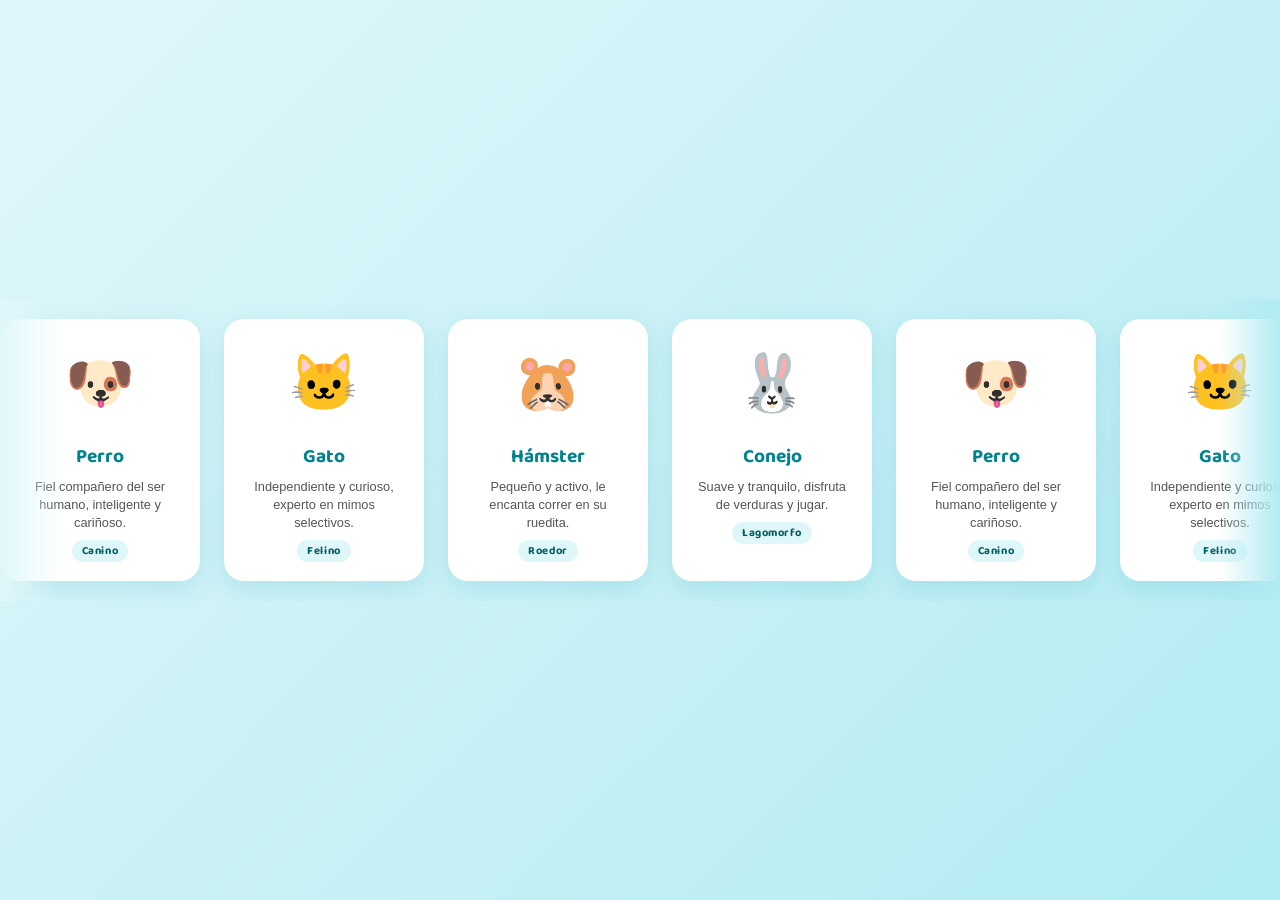
==== xx_disWeb26/carrusel.html @ 46cb47ea "WEB XD" ====
<!DOCTYPE html>
<html lang="es">
<head>
  <meta charset="UTF-8">
  <meta name="viewport" content="width=device-width, initial-scale=1.0">
  <title>Carrusel Animales Domésticos</title>
  <link href="https://fonts.googleapis.com/css2?family=Baloo+2:wght@700&display=swap" rel="stylesheet">
  <style>
    * { margin: 0; padding: 0; box-sizing: border-box; }
    body {
      background: linear-gradient(135deg, #e0f7fa 0%, #b2ebf2 100%);
      display: flex;
      align-items: center;
      justify-content: center;
      min-height: 100vh;
      font-family: 'Baloo 2', cursive;
      overflow: hidden;
    }
    .carousel-wrapper {
      width: 100%;
      overflow: hidden;
      position: relative;
      padding: 20px 0;
    }
    .carousel-track {
      display: flex;
      gap: 24px;
      animation: scrollCards 16s linear infinite;
      width: max-content;
    }
    .carousel-track:hover { animation-play-state: paused; }
    @keyframes scrollCards {
      0%   { transform: translateX(0); }
      100% { transform: translateX(-50%); }
    }
    .card {
      background: white;
      border-radius: 20px;
      width: 200px;
      flex-shrink: 0;
      padding: 20px 16px 16px;
      box-shadow: 0 8px 24px rgba(0,150,180,0.15);
      text-align: center;
      transition: transform 0.3s, box-shadow 0.3s;
      border: 3px solid transparent;
    }
    .card:hover {
      transform: translateY(-8px) scale(1.04);
      box-shadow: 0 16px 36px rgba(0,150,180,0.28);
      border-color: #00bcd4;
    }
    .card-emoji { font-size: 3.5rem; margin-bottom: 10px; display: block; }
    .card h3 {
      font-size: 1.2rem;
      color: #00838f;
      margin-bottom: 6px;
    }
    .card p {
      font-size: 0.8rem;
      color: #555;
      line-height: 1.4;
      font-family: sans-serif;
    }
    .card-badge {
      display: inline-block;
      background: #e0f7fa;
      color: #006064;
      border-radius: 20px;
      padding: 2px 10px;
      font-size: 0.7rem;
      margin-top: 8px;
      font-weight: bold;
      letter-spacing: 0.05em;
    }
    /* Fade edges */
    .carousel-wrapper::before,
    .carousel-wrapper::after {
      content: '';
      position: absolute;
      top: 0; bottom: 0;
      width: 60px;
      z-index: 2;
      pointer-events: none;
    }
    .carousel-wrapper::before { left: 0; background: linear-gradient(to right, #e0f7fa, transparent); }
    .carousel-wrapper::after  { right: 0; background: linear-gradient(to left, #b2ebf2, transparent); }
  </style>
</head>
<body>
<div class="carousel-wrapper">
  <div class="carousel-track" id="track"></div>
</div>
<script>
  const animals = [
    { emoji: '🐶', name: 'Perro', desc: 'Fiel compañero del ser humano, inteligente y cariñoso.', badge: 'Canino' },
    { emoji: '🐱', name: 'Gato', desc: 'Independiente y curioso, experto en mimos selectivos.', badge: 'Felino' },
    { emoji: '🐹', name: 'Hámster', desc: 'Pequeño y activo, le encanta correr en su ruedita.', badge: 'Roedor' },
    { emoji: '🐰', name: 'Conejo', desc: 'Suave y tranquilo, disfruta de verduras y jugar.', badge: 'Lagomorfo' },
  ];

  const track = document.getElementById('track');
  // Duplicate 4 times for infinite seamless loop
  for (let i = 0; i < 4; i++) {
    animals.forEach(a => {
      const card = document.createElement('div');
      card.className = 'card';
      card.innerHTML = `
        <span class="card-emoji">${a.emoji}</span>
        <h3>${a.name}</h3>
        <p>${a.desc}</p>
        <span class="card-badge">${a.badge}</span>
      `;
      track.appendChild(card);
    });
  }
</script>
</body>
</html>
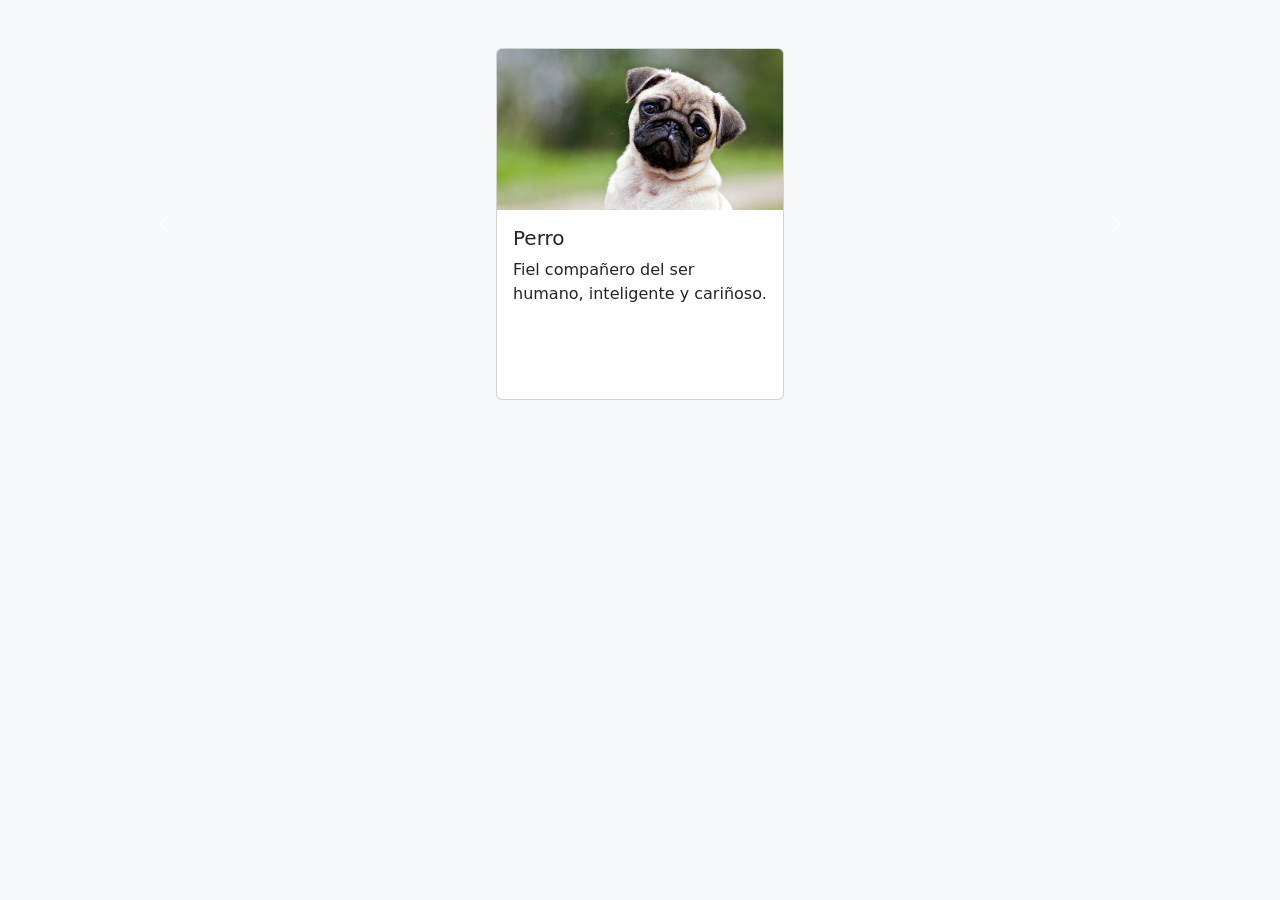
==== commit ec67dd45: "Agregar carrusel" ====
--- a/xx_disWeb26/carrusel.html
+++ b/xx_disWeb26/carrusel.html
@@ -5,114 +5,65 @@
   <meta name="viewport" content="width=device-width, initial-scale=1.0">
   <title>Carrusel Animales Domésticos</title>
   <link href="https://fonts.googleapis.com/css2?family=Baloo+2:wght@700&display=swap" rel="stylesheet">
-  <style>
-    * { margin: 0; padding: 0; box-sizing: border-box; }
-    body {
-      background: linear-gradient(135deg, #e0f7fa 0%, #b2ebf2 100%);
-      display: flex;
-      align-items: center;
-      justify-content: center;
-      min-height: 100vh;
-      font-family: 'Baloo 2', cursive;
-      overflow: hidden;
-    }
-    .carousel-wrapper {
-      width: 100%;
-      overflow: hidden;
-      position: relative;
-      padding: 20px 0;
-    }
-    .carousel-track {
-      display: flex;
-      gap: 24px;
-      animation: scrollCards 16s linear infinite;
-      width: max-content;
-    }
-    .carousel-track:hover { animation-play-state: paused; }
-    @keyframes scrollCards {
-      0%   { transform: translateX(0); }
-      100% { transform: translateX(-50%); }
-    }
-    .card {
-      background: white;
-      border-radius: 20px;
-      width: 200px;
-      flex-shrink: 0;
-      padding: 20px 16px 16px;
-      box-shadow: 0 8px 24px rgba(0,150,180,0.15);
-      text-align: center;
-      transition: transform 0.3s, box-shadow 0.3s;
-      border: 3px solid transparent;
-    }
-    .card:hover {
-      transform: translateY(-8px) scale(1.04);
-      box-shadow: 0 16px 36px rgba(0,150,180,0.28);
-      border-color: #00bcd4;
-    }
-    .card-emoji { font-size: 3.5rem; margin-bottom: 10px; display: block; }
-    .card h3 {
-      font-size: 1.2rem;
-      color: #00838f;
-      margin-bottom: 6px;
-    }
-    .card p {
-      font-size: 0.8rem;
-      color: #555;
-      line-height: 1.4;
-      font-family: sans-serif;
-    }
-    .card-badge {
-      display: inline-block;
-      background: #e0f7fa;
-      color: #006064;
-      border-radius: 20px;
-      padding: 2px 10px;
-      font-size: 0.7rem;
-      margin-top: 8px;
-      font-weight: bold;
-      letter-spacing: 0.05em;
-    }
-    /* Fade edges */
-    .carousel-wrapper::before,
-    .carousel-wrapper::after {
-      content: '';
-      position: absolute;
-      top: 0; bottom: 0;
-      width: 60px;
-      z-index: 2;
-      pointer-events: none;
-    }
-    .carousel-wrapper::before { left: 0; background: linear-gradient(to right, #e0f7fa, transparent); }
-    .carousel-wrapper::after  { right: 0; background: linear-gradient(to left, #b2ebf2, transparent); }
-  </style>
+  <link href="https://cdn.jsdelivr.net/npm/bootstrap@5.3.8/dist/css/bootstrap.min.css" rel="stylesheet" integrity="sha384-sRIl4kxILFvY47J16cr9ZwB07vP4J8+LH7qKQnuqkuIAvNWLzeN8tE5YBujZqJLB" crossorigin="anonymous">
 </head>
-<body>
-<div class="carousel-wrapper">
-  <div class="carousel-track" id="track"></div>
-</div>
-<script>
-  const animals = [
-    { emoji: '🐶', name: 'Perro', desc: 'Fiel compañero del ser humano, inteligente y cariñoso.', badge: 'Canino' },
-    { emoji: '🐱', name: 'Gato', desc: 'Independiente y curioso, experto en mimos selectivos.', badge: 'Felino' },
-    { emoji: '🐹', name: 'Hámster', desc: 'Pequeño y activo, le encanta correr en su ruedita.', badge: 'Roedor' },
-    { emoji: '🐰', name: 'Conejo', desc: 'Suave y tranquilo, disfruta de verduras y jugar.', badge: 'Lagomorfo' },
-  ];
 
-  const track = document.getElementById('track');
-  // Duplicate 4 times for infinite seamless loop
-  for (let i = 0; i < 4; i++) {
-    animals.forEach(a => {
-      const card = document.createElement('div');
-      card.className = 'card';
-      card.innerHTML = `
-        <span class="card-emoji">${a.emoji}</span>
-        <h3>${a.name}</h3>
-        <p>${a.desc}</p>
-        <span class="card-badge">${a.badge}</span>
-      `;
-      track.appendChild(card);
+<body class="bg-light">
+  <div class="container mt-5">
+    <div id="carouselAnimales" class="carousel slide" data-bs-ride="carousel">
+      <div class="carousel-indicators" id="indicadores"></div>
+      <div class="carousel-inner" id="contenedorCards"></div>
+
+      <!-- contron atrás -->
+      <button class="carousel-control-prev" type="button" data-bs-target="#carouselAnimales" data-bs-slide="prev">
+        <span class="carousel-control-prev-icon"></span>
+      </button>
+
+      <!-- control adelante -->
+      <button class="carousel-control-next" type="button" data-bs-target="#carouselAnimales" data-bs-slide="next">
+        <span class="carousel-control-next-icon"></span>
+      </button>
+
+    </div>
+  </div>
+  <script src="https://cdn.jsdelivr.net/npm/bootstrap@5.3.8/dist/js/bootstrap.bundle.min.js" integrity="sha384-FKyoEForCGlyvwx9Hj09JcYn3nv7wiPVlz7YYwJrWVcXK/BmnVDxM+D2scQbITxI" crossorigin="anonymous"></script>
+  <script defer>
+    const animales = [
+      { imagen: 'perro', name: 'Perro', desc: 'Fiel compañero del ser humano, inteligente y cariñoso.', badge: 'Canino' },
+      { imagen: 'gato', name: 'Gato', desc: 'Independiente y curioso, experto en mimos selectivos.', badge: 'Felino' },
+      { imagen: 'hamster', name: 'Hámster', desc: 'Pequeño y activo, le encanta correr en su ruedita.', badge: 'Roedor' },
+      { imagen: 'conejo', name: 'Conejo', desc: 'Suave y tranquilo, disfruta de verduras y jugar.', badge: 'Lagomorfo' },
+    ];
+
+    const cont = document.getElementById("contenedorCards")
+    const indicadores = document.getElementById("indicadores");
+    animales.forEach((animal, index) => {
+      let activo = index === 0 ? "active":"";
+      let slide = `
+      <div class="carousel-item ${activo}">
+        <div class="d-flex justify-content-center">
+          <div class="card" style="width: 18rem; height: 22rem">
+            <img src="images/${animal.imagen}.jpg" class="card-img-top">
+            <div class="card-body">
+              <h5 class="card-title">${animal.name}</h5>
+              <p class="card-text">${animal.desc}</p>
+            </div>
+          </div>
+        </div>
+      </div>
+      `
+
+      cont.innerHTML += slide;
+
+      let indicador = `
+      <button type="button" data-bs-target="#carouselAnimales" data-bs-slide-to="${index}" class="${activo}"></button>
+      `
+
+      indicadores.innerHTML += indicador; 
     });
-  }
-</script>
+  </script>
 </body>
 </html>
+
+
+
